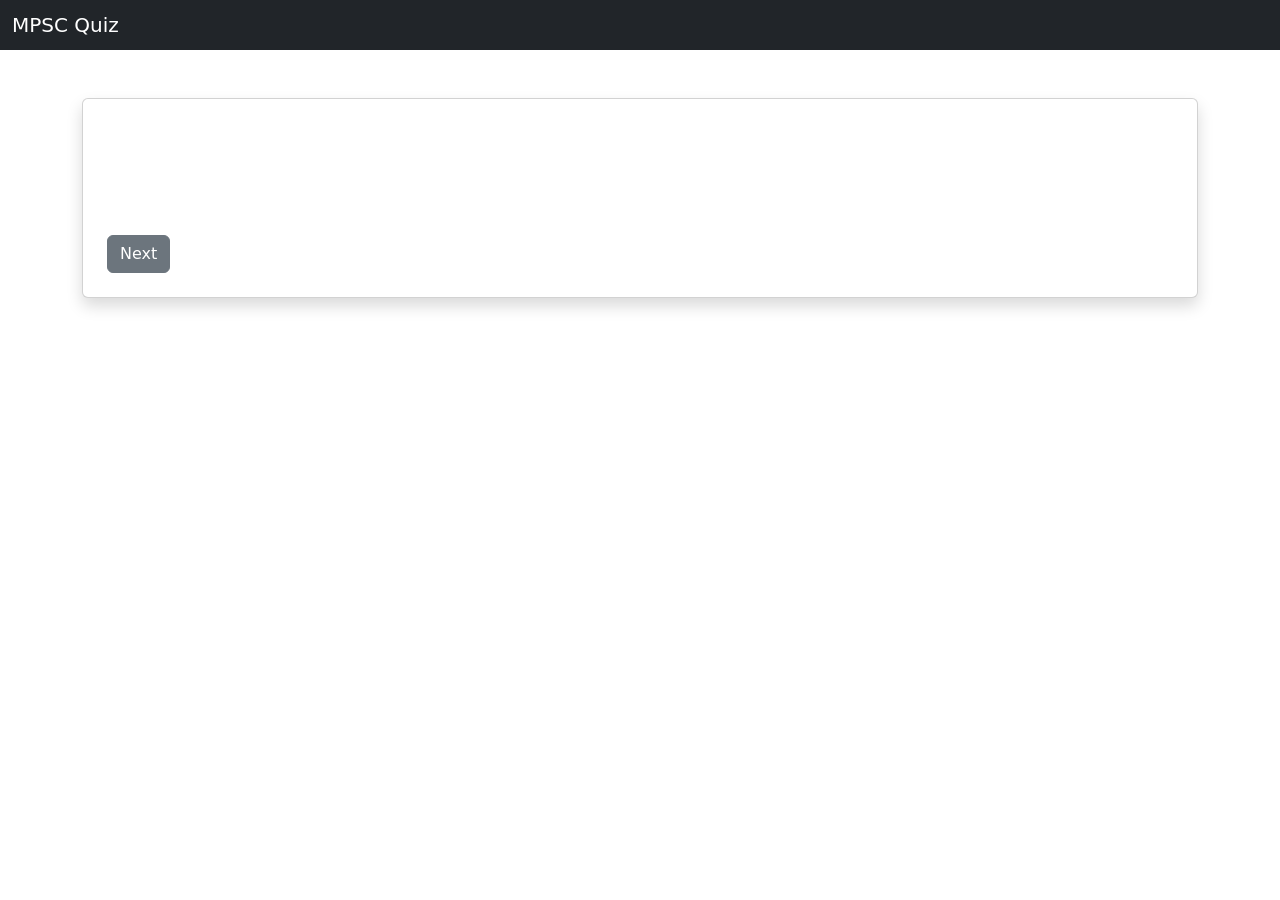
==== quiz.html @ 6247ffdd "Add initial quiz HTML structure and functionality" ====
<!DOCTYPE html>
<html>
<head>
    <title>MPSC Quiz</title>

    <!-- Custom CSS -->
    <link rel="stylesheet" href="style.css">

    <!-- Bootstrap -->
    <link href="https://cdn.jsdelivr.net/npm/bootstrap@5.3.0/dist/css/bootstrap.min.css" rel="stylesheet">
</head>

<body>

<nav class="navbar navbar-dark bg-dark">
    <div class="container-fluid">
        <span class="navbar-brand mb-0 h1">MPSC Quiz</span>
    </div>
</nav>

<div class="container mt-5">

    <div class="card p-4 shadow">

        <div class="d-flex justify-content-between">
            <h5 id="qNumber"></h5>
            <h5 id="score"></h5>
        </div>

        <h4 id="question" class="mt-3"></h4>

        <div id="options" class="mt-3"></div>

        <p id="result" class="mt-3 fw-bold"></p>
        <p id="explanation" class="text-muted"></p>

        <div class="mt-3 d-flex justify-content-between">
            <button class="btn btn-secondary" onclick="nextQuestion()">Next</button>
        </div>

    </div>

</div>

<script>
let data = [];
let current = 0;
let score = 0;

fetch('questions.json')
.then(res => res.json())
.then(q => {
    data = q;
    loadQuestion();
});

function loadQuestion() {
    let q = data[current];

    document.getElementById("qNumber").innerText = 
        "Question " + (current + 1) + "/" + data.length;

    document.getElementById("score").innerText = 
        "Score: " + score;

    document.getElementById("question").innerText = q.question;

    let optionsHtml = "";

    q.options.forEach(opt => {
        optionsHtml += `
            <button class="btn btn-outline-primary w-100 mt-2"
                onclick="checkAnswer('${opt}')">
                ${opt}
            </button>`;
    });

    document.getElementById("options").innerHTML = optionsHtml;
}

function checkAnswer(selected) {
    let q = data[current];

    if (selected === q.answer) {
        document.getElementById("result").innerText = "Correct";
        score++;
    } else {
        document.getElementById("result").innerText = "Wrong";
    }

    document.getElementById("explanation").innerText = q.explanation;

    // Disable buttons after answer
    let buttons = document.querySelectorAll("#options button");
    buttons.forEach(btn => btn.disabled = true);
}

function nextQuestion() {
    current++;

    if (current < data.length) {
        document.getElementById("result").innerText = "";
        document.getElementById("explanation").innerText = "";
        loadQuestion();
    } else {
        showResult();
    }
}

function showResult() {
    document.body.innerHTML = `
        <div class="container text-center mt-5">
            <div class="card p-5 shadow">
                <h2>Quiz Completed</h2>
                <h4 class="mt-3">Your Score: ${score}/${data.length}</h4>
                <a href="quiz.html" class="btn btn-primary mt-4">Restart Quiz</a>
            </div>
        </div>
    `;
}
</script>

</body>
</html>
---- style.css ----
body {
    font-family: Arial, sans-serif;
    background-color: #f4f6f9;
    text-align: center;
    margin: 0;
}

h1 {
    background-color: #2c3e50;
    color: white;
    padding: 15px;
}

p {
    color: #333;
}

a {
    display: inline-block;
    margin-top: 20px;
    padding: 10px 20px;
    background-color: #3498db;
    color: white;
    text-decoration: none;
    border-radius: 5px;
}

a:hover {
    background-color: #2980b9;
}
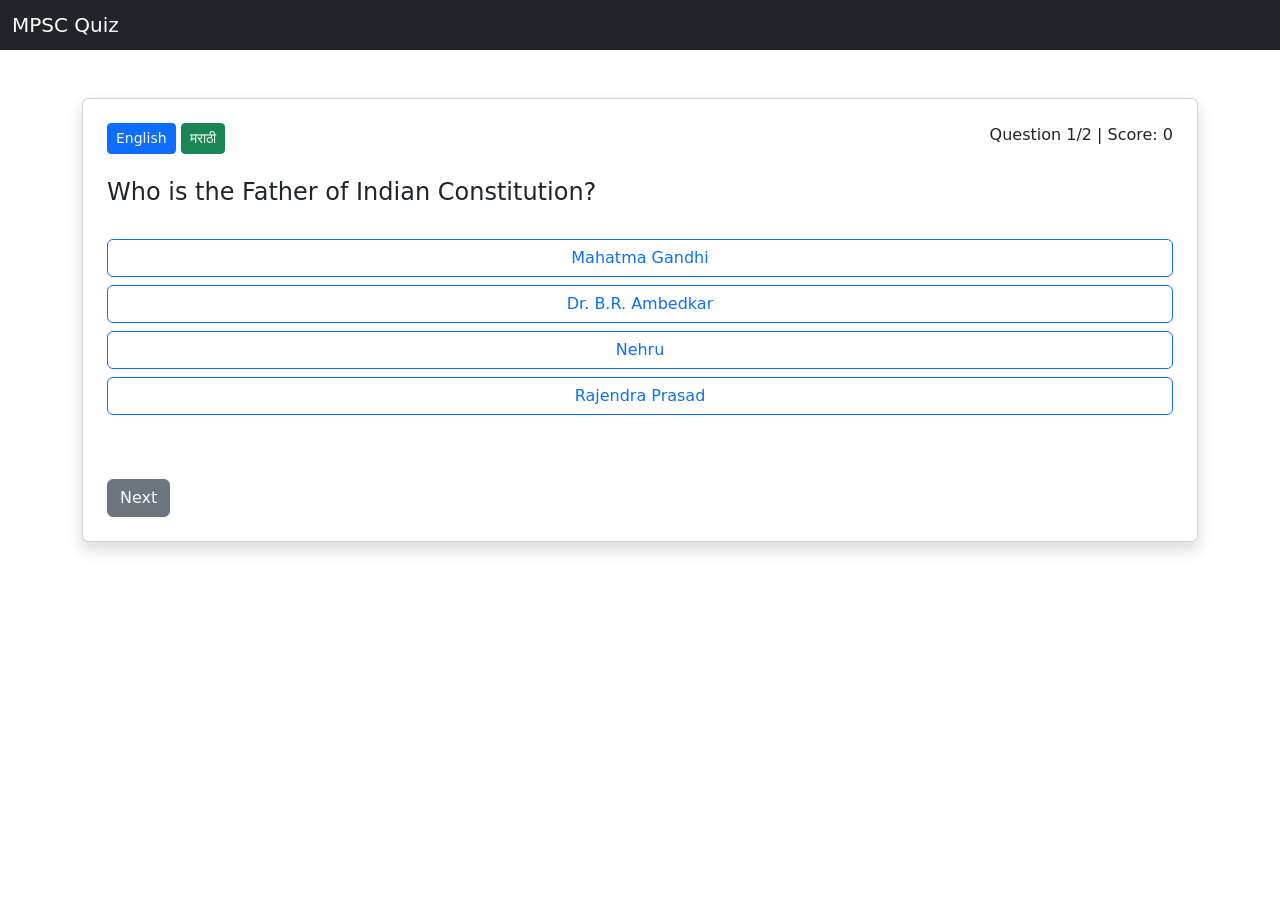
==== commit a8ed9d73: "Add language toggle and support for Marathi" ====
--- a/quiz.html
+++ b/quiz.html
@@ -22,19 +22,30 @@
 
     <div class="card p-4 shadow">
 
-        <div class="d-flex justify-content-between">
-            <h5 id="qNumber"></h5>
-            <h5 id="score"></h5>
+        <!-- Language Toggle -->
+        <div class="d-flex justify-content-between mb-2">
+            <div>
+                <button class="btn btn-sm btn-primary" onclick="setLang('en')">English</button>
+                <button class="btn btn-sm btn-success" onclick="setLang('mr')">मराठी</button>
+            </div>
+            <div>
+                <span id="qNumber"></span> |
+                <span id="score"></span>
+            </div>
         </div>
 
+        <!-- Question -->
         <h4 id="question" class="mt-3"></h4>
 
+        <!-- Options -->
         <div id="options" class="mt-3"></div>
 
+        <!-- Result -->
         <p id="result" class="mt-3 fw-bold"></p>
         <p id="explanation" class="text-muted"></p>
 
-        <div class="mt-3 d-flex justify-content-between">
+        <!-- Next Button -->
+        <div class="mt-3">
             <button class="btn btn-secondary" onclick="nextQuestion()">Next</button>
         </div>
 
@@ -46,6 +57,7 @@
 let data = [];
 let current = 0;
 let score = 0;
+let lang = 'en';
 
 fetch('questions.json')
 .then(res => res.json())
@@ -54,20 +66,28 @@
     loadQuestion();
 });
 
+function setLang(l) {
+    lang = l;
+    loadQuestion();
+}
+
 function loadQuestion() {
     let q = data[current];
 
-    document.getElementById("qNumber").innerText = 
-        "Question " + (current + 1) + "/" + data.length;
+    document.getElementById("qNumber").innerText =
+        (lang === 'en' ? "Question " : "प्रश्न ") + (current + 1) + "/" + data.length;
 
-    document.getElementById("score").innerText = 
-        "Score: " + score;
+    document.getElementById("score").innerText =
+        (lang === 'en' ? "Score: " : "गुण: ") + score;
 
-    document.getElementById("question").innerText = q.question;
+    let question = lang === 'en' ? q.question_en : q.question_mr;
+    let options = lang === 'en' ? q.options_en : q.options_mr;
+
+    document.getElementById("question").innerText = question;
 
     let optionsHtml = "";
 
-    q.options.forEach(opt => {
+    options.forEach(opt => {
         optionsHtml += `
             <button class="btn btn-outline-primary w-100 mt-2"
                 onclick="checkAnswer('${opt}')">
@@ -81,16 +101,21 @@
 function checkAnswer(selected) {
     let q = data[current];
 
-    if (selected === q.answer) {
-        document.getElementById("result").innerText = "Correct";
+    let correct = lang === 'en' ? q.answer_en : q.answer_mr;
+    let explanation = lang === 'en' ? q.explanation_en : q.explanation_mr;
+
+    if (selected === correct) {
+        document.getElementById("result").innerText =
+            lang === 'en' ? "Correct" : "बरोबर";
         score++;
     } else {
-        document.getElementById("result").innerText = "Wrong";
+        document.getElementById("result").innerText =
+            lang === 'en' ? "Wrong" : "चूक";
     }
 
-    document.getElementById("explanation").innerText = q.explanation;
+    document.getElementById("explanation").innerText = explanation;
 
-    // Disable buttons after answer
+    // Disable options after selection
     let buttons = document.querySelectorAll("#options button");
     buttons.forEach(btn => btn.disabled = true);
 }
@@ -111,9 +136,13 @@
     document.body.innerHTML = `
         <div class="container text-center mt-5">
             <div class="card p-5 shadow">
-                <h2>Quiz Completed</h2>
-                <h4 class="mt-3">Your Score: ${score}/${data.length}</h4>
-                <a href="quiz.html" class="btn btn-primary mt-4">Restart Quiz</a>
+                <h2>${lang === 'en' ? 'Quiz Completed' : 'क्विझ पूर्ण'}</h2>
+                <h4 class="mt-3">
+                    ${lang === 'en' ? 'Your Score' : 'तुमचे गुण'}: ${score}/${data.length}
+                </h4>
+                <a href="quiz.html" class="btn btn-primary mt-4">
+                    ${lang === 'en' ? 'Restart Quiz' : 'पुन्हा सुरू करा'}
+                </a>
             </div>
         </div>
     `;
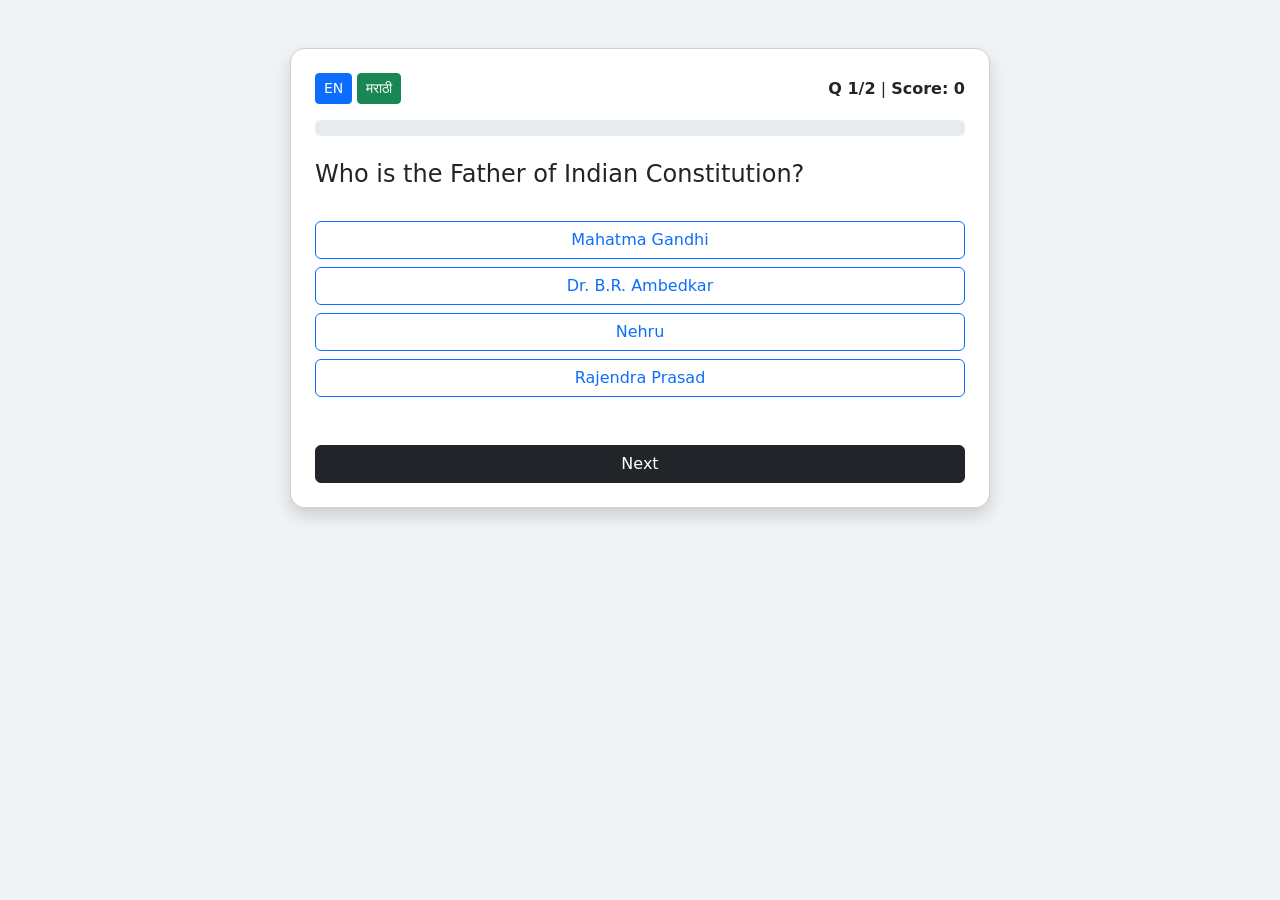
==== commit f023449b: "Enhance quiz layout and functionality" ====
--- a/quiz.html
+++ b/quiz.html
@@ -3,51 +3,70 @@
 <head>
     <title>MPSC Quiz</title>
 
-    <!-- Custom CSS -->
     <link rel="stylesheet" href="style.css">
 
-    <!-- Bootstrap -->
     <link href="https://cdn.jsdelivr.net/npm/bootstrap@5.3.0/dist/css/bootstrap.min.css" rel="stylesheet">
+
+    <style>
+        body {
+            background: #f0f2f5;
+        }
+        .quiz-card {
+            max-width: 700px;
+            margin: auto;
+            border-radius: 15px;
+        }
+        .option-btn {
+            transition: 0.3s;
+        }
+        .option-btn:hover {
+            background-color: #0d6efd;
+            color: white;
+        }
+        .correct {
+            background-color: #28a745 !important;
+            color: white;
+        }
+        .wrong {
+            background-color: #dc3545 !important;
+            color: white;
+        }
+    </style>
 </head>
 
 <body>
 
-<nav class="navbar navbar-dark bg-dark">
-    <div class="container-fluid">
-        <span class="navbar-brand mb-0 h1">MPSC Quiz</span>
-    </div>
-</nav>
-
 <div class="container mt-5">
 
-    <div class="card p-4 shadow">
+    <div class="card quiz-card shadow p-4">
 
-        <!-- Language Toggle -->
-        <div class="d-flex justify-content-between mb-2">
+        <!-- Top Bar -->
+        <div class="d-flex justify-content-between align-items-center">
             <div>
-                <button class="btn btn-sm btn-primary" onclick="setLang('en')">English</button>
+                <button class="btn btn-sm btn-primary" onclick="setLang('en')">EN</button>
                 <button class="btn btn-sm btn-success" onclick="setLang('mr')">मराठी</button>
             </div>
             <div>
-                <span id="qNumber"></span> |
-                <span id="score"></span>
+                <b id="qNumber"></b> | <b id="score"></b>
             </div>
         </div>
 
+        <!-- Progress -->
+        <div class="progress mt-3">
+            <div id="progressBar" class="progress-bar" style="width:0%"></div>
+        </div>
+
         <!-- Question -->
-        <h4 id="question" class="mt-3"></h4>
+        <h4 id="question" class="mt-4"></h4>
 
         <!-- Options -->
         <div id="options" class="mt-3"></div>
 
-        <!-- Result -->
-        <p id="result" class="mt-3 fw-bold"></p>
-        <p id="explanation" class="text-muted"></p>
+        <!-- Explanation -->
+        <p id="explanation" class="mt-3 text-muted"></p>
 
-        <!-- Next Button -->
-        <div class="mt-3">
-            <button class="btn btn-secondary" onclick="nextQuestion()">Next</button>
-        </div>
+        <!-- Next -->
+        <button class="btn btn-dark mt-3" onclick="nextQuestion()">Next</button>
 
     </div>
 
@@ -75,10 +94,13 @@
     let q = data[current];
 
     document.getElementById("qNumber").innerText =
-        (lang === 'en' ? "Question " : "प्रश्न ") + (current + 1) + "/" + data.length;
+        (lang === 'en' ? "Q " : "प्रश्न ") + (current + 1) + "/" + data.length;
 
     document.getElementById("score").innerText =
         (lang === 'en' ? "Score: " : "गुण: ") + score;
+
+    let percent = ((current) / data.length) * 100;
+    document.getElementById("progressBar").style.width = percent + "%";
 
     let question = lang === 'en' ? q.question_en : q.question_mr;
     let options = lang === 'en' ? q.options_en : q.options_mr;
@@ -89,8 +111,8 @@
 
     options.forEach(opt => {
         optionsHtml += `
-            <button class="btn btn-outline-primary w-100 mt-2"
-                onclick="checkAnswer('${opt}')">
+            <button class="btn btn-outline-primary w-100 mt-2 option-btn"
+                onclick="checkAnswer(this,'${opt}')">
                 ${opt}
             </button>`;
     });
@@ -98,33 +120,35 @@
     document.getElementById("options").innerHTML = optionsHtml;
 }
 
-function checkAnswer(selected) {
+function checkAnswer(btn, selected) {
     let q = data[current];
 
     let correct = lang === 'en' ? q.answer_en : q.answer_mr;
     let explanation = lang === 'en' ? q.explanation_en : q.explanation_mr;
 
+    let buttons = document.querySelectorAll("#options button");
+
+    buttons.forEach(b => {
+        if (b.innerText === correct) {
+            b.classList.add("correct");
+        }
+        b.disabled = true;
+    });
+
     if (selected === correct) {
-        document.getElementById("result").innerText =
-            lang === 'en' ? "Correct" : "बरोबर";
+        btn.classList.add("correct");
         score++;
     } else {
-        document.getElementById("result").innerText =
-            lang === 'en' ? "Wrong" : "चूक";
+        btn.classList.add("wrong");
     }
 
     document.getElementById("explanation").innerText = explanation;
-
-    // Disable options after selection
-    let buttons = document.querySelectorAll("#options button");
-    buttons.forEach(btn => btn.disabled = true);
 }
 
 function nextQuestion() {
     current++;
 
     if (current < data.length) {
-        document.getElementById("result").innerText = "";
         document.getElementById("explanation").innerText = "";
         loadQuestion();
     } else {
@@ -137,12 +161,8 @@
         <div class="container text-center mt-5">
             <div class="card p-5 shadow">
                 <h2>${lang === 'en' ? 'Quiz Completed' : 'क्विझ पूर्ण'}</h2>
-                <h4 class="mt-3">
-                    ${lang === 'en' ? 'Your Score' : 'तुमचे गुण'}: ${score}/${data.length}
-                </h4>
-                <a href="quiz.html" class="btn btn-primary mt-4">
-                    ${lang === 'en' ? 'Restart Quiz' : 'पुन्हा सुरू करा'}
-                </a>
+                <h3>${lang === 'en' ? 'Score' : 'गुण'}: ${score}/${data.length}</h3>
+                <a href="quiz.html" class="btn btn-primary mt-3">Restart</a>
             </div>
         </div>
     `;
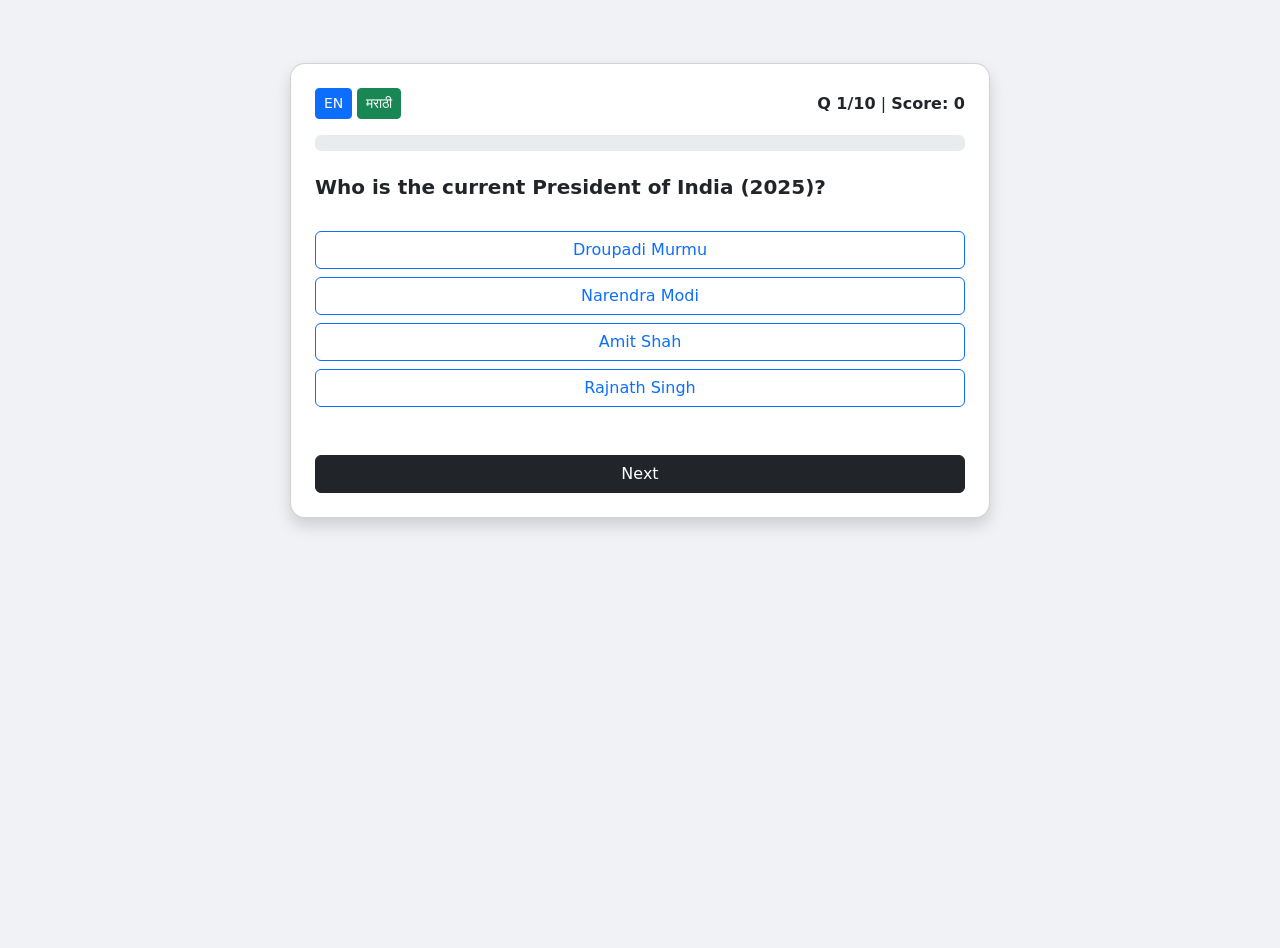
==== commit 131e38ed: "Modify quiz card padding in quiz.html Adjusted padding for the quiz card in the layout." ====
--- a/quiz.html
+++ b/quiz.html
@@ -6,7 +6,7 @@
     <link rel="stylesheet" href="style.css">
 
     <link href="https://cdn.jsdelivr.net/npm/bootstrap@5.3.0/dist/css/bootstrap.min.css" rel="stylesheet">
-
+<meta name="viewport" content="width=device-width, initial-scale=1.0">
     <style>
         body {
             background: #f0f2f5;
@@ -38,7 +38,7 @@
 
 <div class="container mt-5">
 
-    <div class="card quiz-card shadow p-4">
+    <div class="card quiz-card shadow p-3 p-md-4">
 
         <!-- Top Bar -->
         <div class="d-flex justify-content-between align-items-center">
--- a/style.css
+++ b/style.css
@@ -1,30 +1,82 @@
+/* Background gradient */
 body {
-    font-family: Arial, sans-serif;
-    background-color: #f4f6f9;
-    text-align: center;
+    font-family: 'Segoe UI', sans-serif;
+    background: linear-gradient(135deg, #4facfe, #00f2fe);
+    min-height: 100vh;
     margin: 0;
 }
 
-h1 {
-    background-color: #2c3e50;
-    color: white;
+/* Center container */
+.container {
     padding: 15px;
 }
 
-p {
-    color: #333;
+/* Card styling */
+.quiz-card {
+    max-width: 750px;
+    margin: auto;
+    border-radius: 20px;
+    background: white;
 }
 
-a {
-    display: inline-block;
-    margin-top: 20px;
-    padding: 10px 20px;
-    background-color: #3498db;
-    color: white;
-    text-decoration: none;
-    border-radius: 5px;
+/* Question text */
+#question {
+    font-size: 20px;
+    font-weight: 600;
 }
 
-a:hover {
-    background-color: #2980b9;
+/* Buttons */
+.option-btn {
+    border-radius: 10px;
+    transition: 0.3s;
+    font-size: 16px;
 }
+
+.option-btn:hover {
+    background: #0d6efd;
+    color: white;
+}
+
+/* Correct/Wrong */
+.correct {
+    background-color: #28a745 !important;
+    color: white;
+}
+
+.wrong {
+    background-color: #dc3545 !important;
+    color: white;
+}
+
+/* Progress bar */
+.progress {
+    height: 10px;
+    border-radius: 10px;
+}
+
+/* Next button */
+.btn-dark {
+    width: 100%;
+    border-radius: 10px;
+}
+
+/* Mobile responsive */
+@media (max-width: 576px) {
+
+    #question {
+        font-size: 16px;
+    }
+
+    .option-btn {
+        font-size: 14px;
+        padding: 10px;
+    }
+
+    .quiz-card {
+        padding: 15px;
+    }
+
+    .btn {
+        font-size: 14px;
+    }
+}
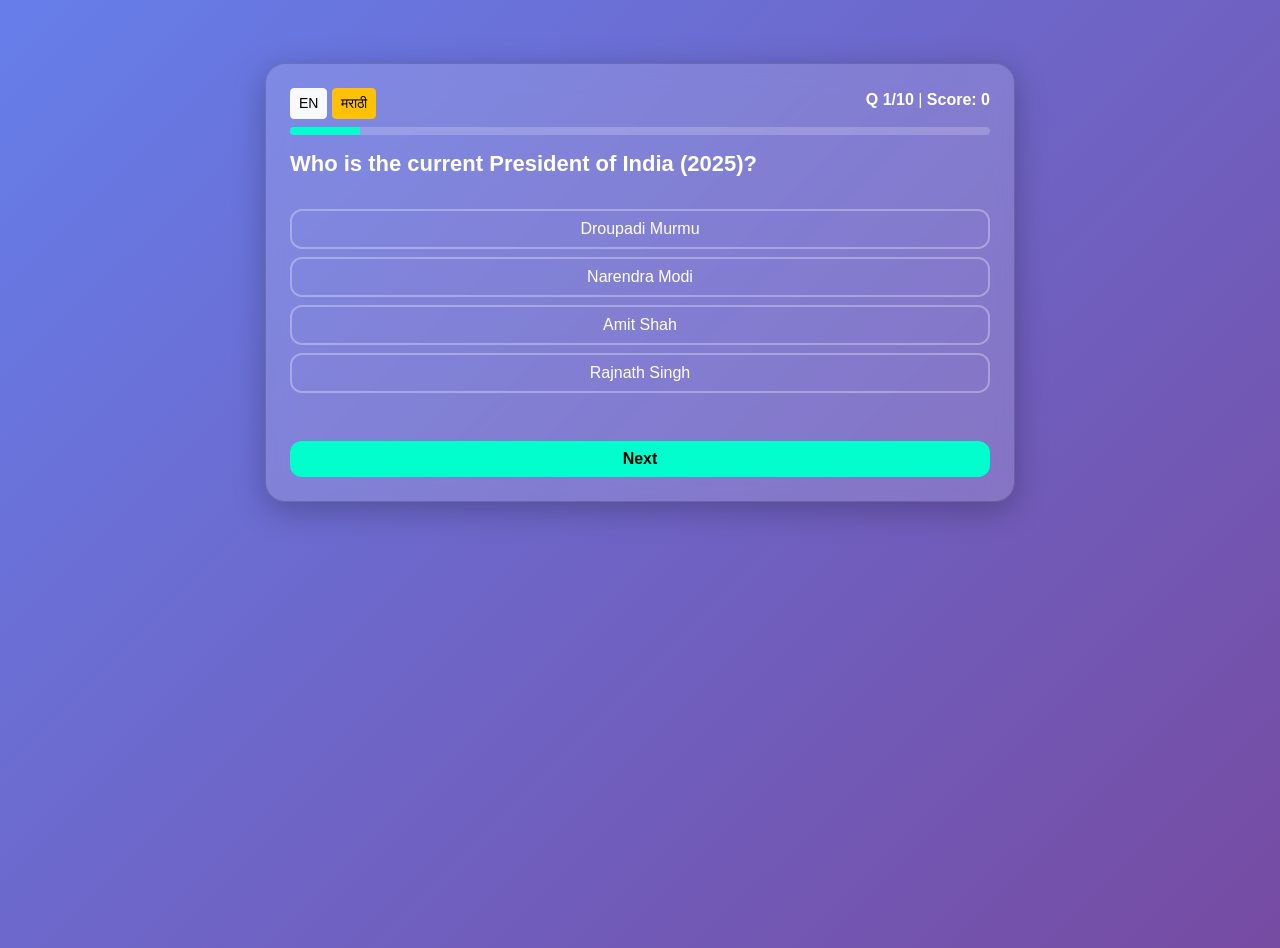
==== commit 44c57257: "Refactor quiz.html for improved structure and styling" ====
--- a/quiz.html
+++ b/quiz.html
@@ -3,48 +3,26 @@
 <head>
     <title>MPSC Quiz</title>
 
+    <meta name="viewport" content="width=device-width, initial-scale=1.0">
+
+    <!-- Bootstrap -->
+    <link href="https://cdn.jsdelivr.net/npm/bootstrap@5.3.0/dist/css/bootstrap.min.css" rel="stylesheet">
+
+    <!-- CSS -->
     <link rel="stylesheet" href="style.css">
-
-    <link href="https://cdn.jsdelivr.net/npm/bootstrap@5.3.0/dist/css/bootstrap.min.css" rel="stylesheet">
-<meta name="viewport" content="width=device-width, initial-scale=1.0">
-    <style>
-        body {
-            background: #f0f2f5;
-        }
-        .quiz-card {
-            max-width: 700px;
-            margin: auto;
-            border-radius: 15px;
-        }
-        .option-btn {
-            transition: 0.3s;
-        }
-        .option-btn:hover {
-            background-color: #0d6efd;
-            color: white;
-        }
-        .correct {
-            background-color: #28a745 !important;
-            color: white;
-        }
-        .wrong {
-            background-color: #dc3545 !important;
-            color: white;
-        }
-    </style>
 </head>
 
 <body>
 
 <div class="container mt-5">
 
-    <div class="card quiz-card shadow p-3 p-md-4">
+    <div class="card quiz-card p-4">
 
         <!-- Top Bar -->
-        <div class="d-flex justify-content-between align-items-center">
+        <div class="d-flex justify-content-between mb-2">
             <div>
-                <button class="btn btn-sm btn-primary" onclick="setLang('en')">EN</button>
-                <button class="btn btn-sm btn-success" onclick="setLang('mr')">मराठी</button>
+                <button class="btn btn-sm btn-light" onclick="setLang('en')">EN</button>
+                <button class="btn btn-sm btn-warning" onclick="setLang('mr')">मराठी</button>
             </div>
             <div>
                 <b id="qNumber"></b> | <b id="score"></b>
@@ -52,21 +30,21 @@
         </div>
 
         <!-- Progress -->
-        <div class="progress mt-3">
-            <div id="progressBar" class="progress-bar" style="width:0%"></div>
+        <div class="progress mb-3">
+            <div id="progressBar" class="progress-bar"></div>
         </div>
 
         <!-- Question -->
-        <h4 id="question" class="mt-4"></h4>
+        <h4 id="question"></h4>
 
         <!-- Options -->
         <div id="options" class="mt-3"></div>
 
         <!-- Explanation -->
-        <p id="explanation" class="mt-3 text-muted"></p>
+        <p id="explanation" class="mt-3"></p>
 
         <!-- Next -->
-        <button class="btn btn-dark mt-3" onclick="nextQuestion()">Next</button>
+        <button class="btn btn-next mt-3" onclick="nextQuestion()">Next</button>
 
     </div>
 
@@ -99,7 +77,7 @@
     document.getElementById("score").innerText =
         (lang === 'en' ? "Score: " : "गुण: ") + score;
 
-    let percent = ((current) / data.length) * 100;
+    let percent = ((current + 1) / data.length) * 100;
     document.getElementById("progressBar").style.width = percent + "%";
 
     let question = lang === 'en' ? q.question_en : q.question_mr;
@@ -111,7 +89,7 @@
 
     options.forEach(opt => {
         optionsHtml += `
-            <button class="btn btn-outline-primary w-100 mt-2 option-btn"
+            <button class="btn option-btn w-100 mt-2"
                 onclick="checkAnswer(this,'${opt}')">
                 ${opt}
             </button>`;
--- a/style.css
+++ b/style.css
@@ -1,7 +1,7 @@
-/* Background gradient */
+/* ===== Background ===== */
 body {
     font-family: 'Segoe UI', sans-serif;
-    background: linear-gradient(135deg, #4facfe, #00f2fe);
+    background: linear-gradient(135deg, #667eea, #764ba2);
     min-height: 100vh;
     margin: 0;
 }
@@ -11,72 +11,89 @@
     padding: 15px;
 }
 
-/* Card styling */
+/* ===== Glass Card ===== */
 .quiz-card {
     max-width: 750px;
     margin: auto;
     border-radius: 20px;
-    background: white;
+    background: rgba(255, 255, 255, 0.15);
+    backdrop-filter: blur(12px);
+    -webkit-backdrop-filter: blur(12px);
+    box-shadow: 0 8px 32px rgba(0,0,0,0.25);
+    color: white;
 }
 
-/* Question text */
+/* ===== Question ===== */
 #question {
-    font-size: 20px;
+    font-size: 22px;
     font-weight: 600;
 }
 
-/* Buttons */
+/* ===== Options ===== */
 .option-btn {
-    border-radius: 10px;
-    transition: 0.3s;
+    border-radius: 12px;
+    transition: all 0.3s ease;
     font-size: 16px;
+    border: 2px solid rgba(255,255,255,0.3);
+    color: white;
 }
 
 .option-btn:hover {
-    background: #0d6efd;
-    color: white;
+    background: rgba(255,255,255,0.2);
+    transform: translateY(-2px);
 }
 
-/* Correct/Wrong */
+/* ===== Correct/Wrong ===== */
 .correct {
-    background-color: #28a745 !important;
+    background: #28a745 !important;
     color: white;
 }
 
 .wrong {
-    background-color: #dc3545 !important;
+    background: #dc3545 !important;
     color: white;
 }
 
-/* Progress bar */
-.progress {
-    height: 10px;
-    border-radius: 10px;
+/* ===== Top bar ===== */
+.top-bar {
+    display: flex;
+    justify-content: space-between;
+    margin-bottom: 10px;
 }
 
-/* Next button */
-.btn-dark {
-    width: 100%;
+/* ===== Progress ===== */
+.progress {
+    height: 8px;
     border-radius: 10px;
+    background: rgba(255,255,255,0.2);
 }
 
-/* Mobile responsive */
+.progress-bar {
+    background: #00ffcc;
+}
+
+/* ===== Next Button ===== */
+.btn-next {
+    width: 100%;
+    border-radius: 12px;
+    background: #00ffcc;
+    border: none;
+    color: black;
+    font-weight: 600;
+}
+
+.btn-next:hover {
+    background: #00ddb3;
+}
+
+/* ===== Mobile ===== */
 @media (max-width: 576px) {
-
     #question {
-        font-size: 16px;
+        font-size: 18px;
     }
 
     .option-btn {
         font-size: 14px;
-        padding: 10px;
-    }
-
-    .quiz-card {
-        padding: 15px;
-    }
-
-    .btn {
-        font-size: 14px;
     }
 }
+
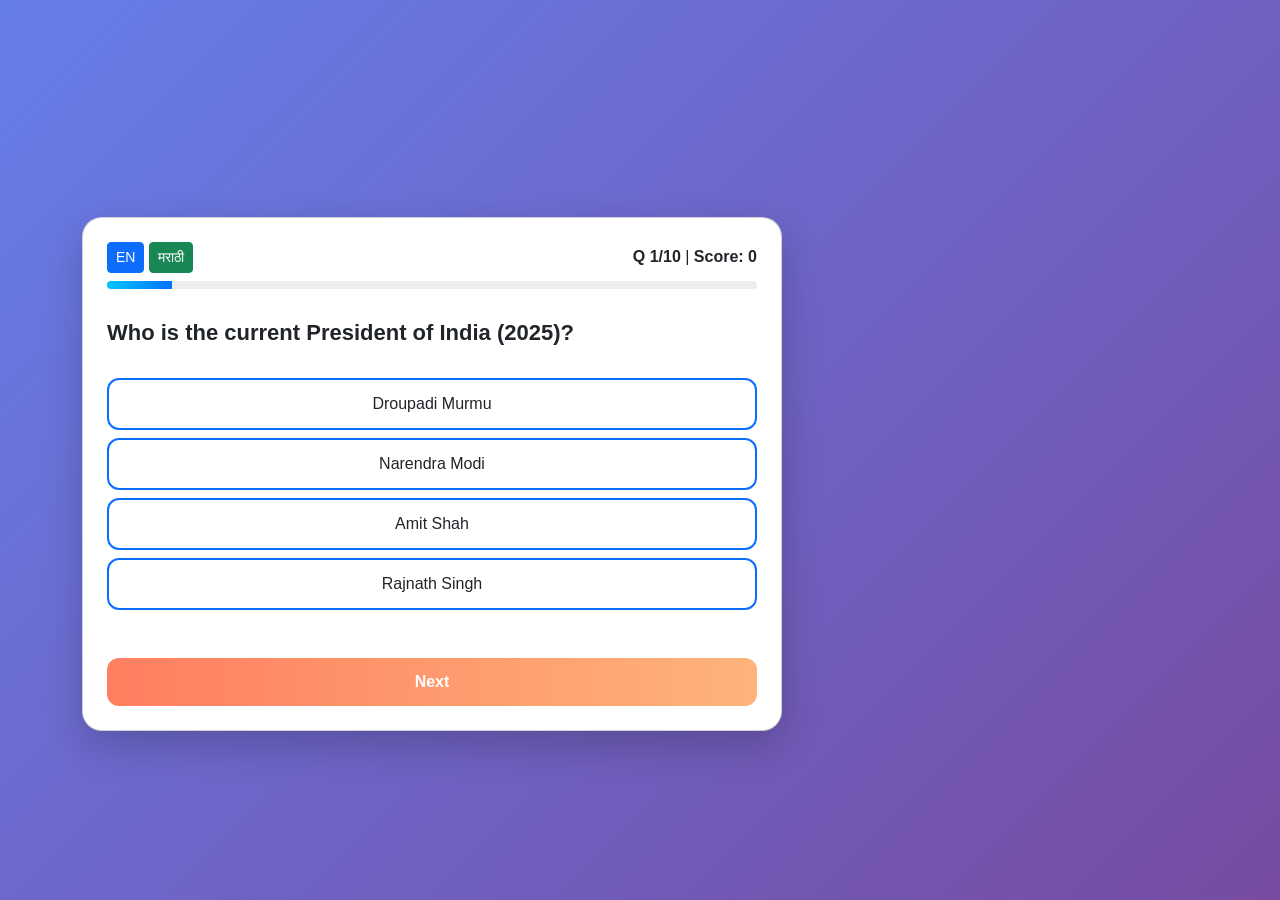
==== commit a7022f97: "Refactor top bar layout and button styles" ====
--- a/quiz.html
+++ b/quiz.html
@@ -19,15 +19,15 @@
     <div class="card quiz-card p-4">
 
         <!-- Top Bar -->
-        <div class="d-flex justify-content-between mb-2">
-            <div>
-                <button class="btn btn-sm btn-light" onclick="setLang('en')">EN</button>
-                <button class="btn btn-sm btn-warning" onclick="setLang('mr')">मराठी</button>
-            </div>
-            <div>
-                <b id="qNumber"></b> | <b id="score"></b>
-            </div>
-        </div>
+       <div class="top-bar mb-2">
+    <div>
+        <button class="btn btn-sm btn-primary" onclick="setLang('en')">EN</button>
+        <button class="btn btn-sm btn-success" onclick="setLang('mr')">मराठी</button>
+    </div>
+    <div>
+        <b id="qNumber"></b> | <b id="score"></b>
+    </div>
+</div>
 
         <!-- Progress -->
         <div class="progress mb-3">
--- a/style.css
+++ b/style.css
@@ -3,47 +3,51 @@
     font-family: 'Segoe UI', sans-serif;
     background: linear-gradient(135deg, #667eea, #764ba2);
     min-height: 100vh;
-    margin: 0;
+    display: flex;
+    align-items: center;
+    justify-content: center;
 }
 
-/* Center container */
-.container {
-    padding: 15px;
+/* ===== Card ===== */
+.quiz-card {
+    width: 100%;
+    max-width: 700px;
+    border-radius: 20px;
+    background: white;
+    padding: 25px;
+    box-shadow: 0 15px 40px rgba(0,0,0,0.2);
+    animation: fadeIn 0.5s ease-in-out;
 }
 
-/* ===== Glass Card ===== */
-.quiz-card {
-    max-width: 750px;
-    margin: auto;
-    border-radius: 20px;
-    background: rgba(255, 255, 255, 0.15);
-    backdrop-filter: blur(12px);
-    -webkit-backdrop-filter: blur(12px);
-    box-shadow: 0 8px 32px rgba(0,0,0,0.25);
-    color: white;
+/* ===== Animation ===== */
+@keyframes fadeIn {
+    from { opacity: 0; transform: translateY(20px); }
+    to { opacity: 1; transform: translateY(0); }
 }
 
 /* ===== Question ===== */
 #question {
     font-size: 22px;
     font-weight: 600;
+    margin-top: 15px;
 }
 
 /* ===== Options ===== */
 .option-btn {
     border-radius: 12px;
+    padding: 12px;
+    font-size: 16px;
     transition: all 0.3s ease;
-    font-size: 16px;
-    border: 2px solid rgba(255,255,255,0.3);
-    color: white;
+    border: 2px solid #0d6efd;
 }
 
 .option-btn:hover {
-    background: rgba(255,255,255,0.2);
-    transform: translateY(-2px);
+    background: #0d6efd;
+    color: white;
+    transform: scale(1.02);
 }
 
-/* ===== Correct/Wrong ===== */
+/* ===== Correct / Wrong ===== */
 .correct {
     background: #28a745 !important;
     color: white;
@@ -54,36 +58,37 @@
     color: white;
 }
 
-/* ===== Top bar ===== */
+/* ===== Top Bar ===== */
 .top-bar {
     display: flex;
     justify-content: space-between;
-    margin-bottom: 10px;
+    align-items: center;
 }
 
 /* ===== Progress ===== */
 .progress {
     height: 8px;
     border-radius: 10px;
-    background: rgba(255,255,255,0.2);
+    background: #eee;
 }
 
 .progress-bar {
-    background: #00ffcc;
+    background: linear-gradient(90deg, #00c6ff, #0072ff);
 }
 
 /* ===== Next Button ===== */
 .btn-next {
     width: 100%;
     border-radius: 12px;
-    background: #00ffcc;
+    padding: 12px;
+    font-weight: 600;
+    background: linear-gradient(90deg, #ff7e5f, #feb47b);
     border: none;
-    color: black;
-    font-weight: 600;
+    color: white;
 }
 
 .btn-next:hover {
-    background: #00ddb3;
+    opacity: 0.9;
 }
 
 /* ===== Mobile ===== */
@@ -91,9 +96,4 @@
     #question {
         font-size: 18px;
     }
-
-    .option-btn {
-        font-size: 14px;
-    }
 }
-
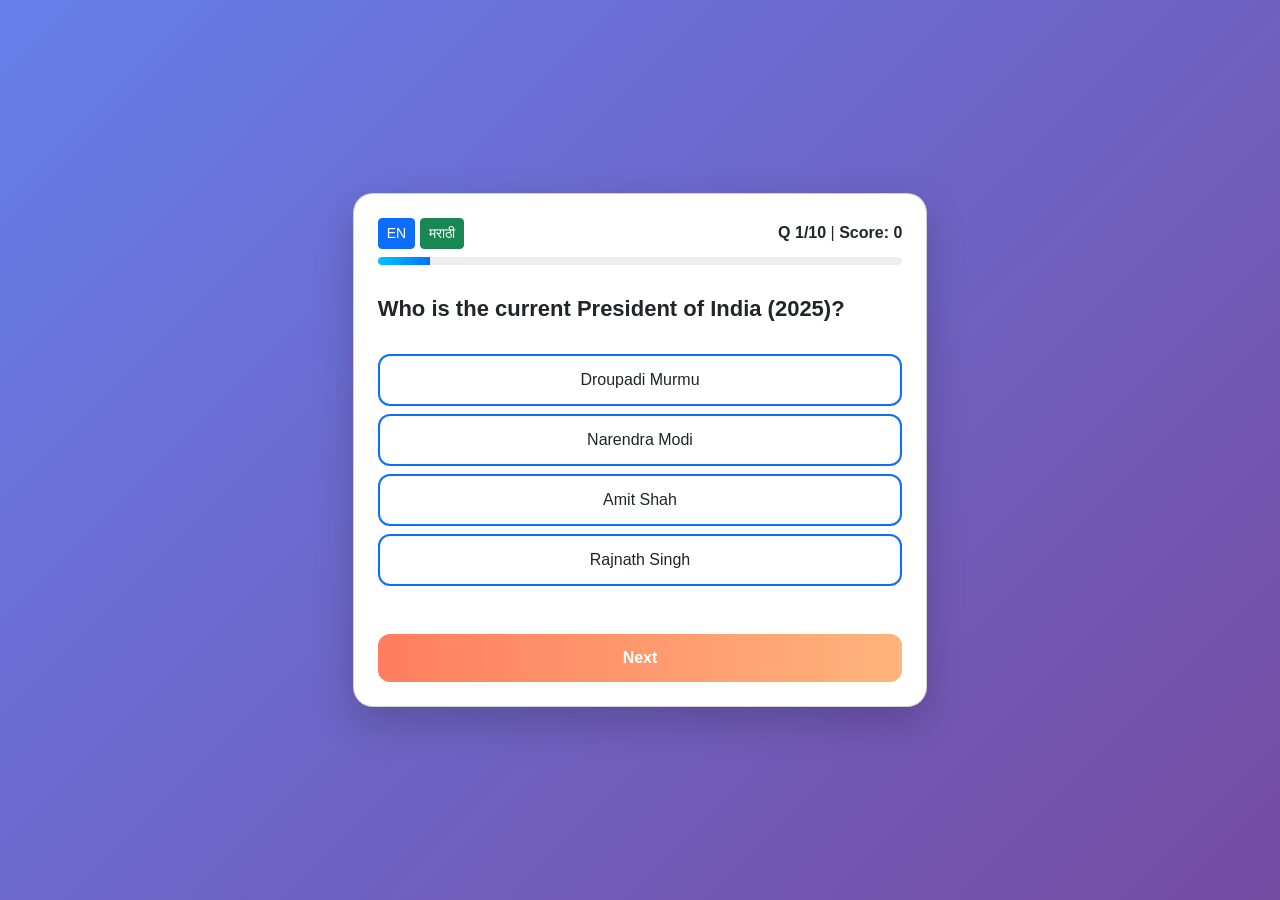
==== commit 00933360: "Update layout for quiz card alignment" ====
--- a/quiz.html
+++ b/quiz.html
@@ -14,7 +14,7 @@
 
 <body>
 
-<div class="container mt-5">
+<div class="d-flex align-items-center justify-content-center" style="min-height:100vh;">
 
     <div class="card quiz-card p-4">
 
